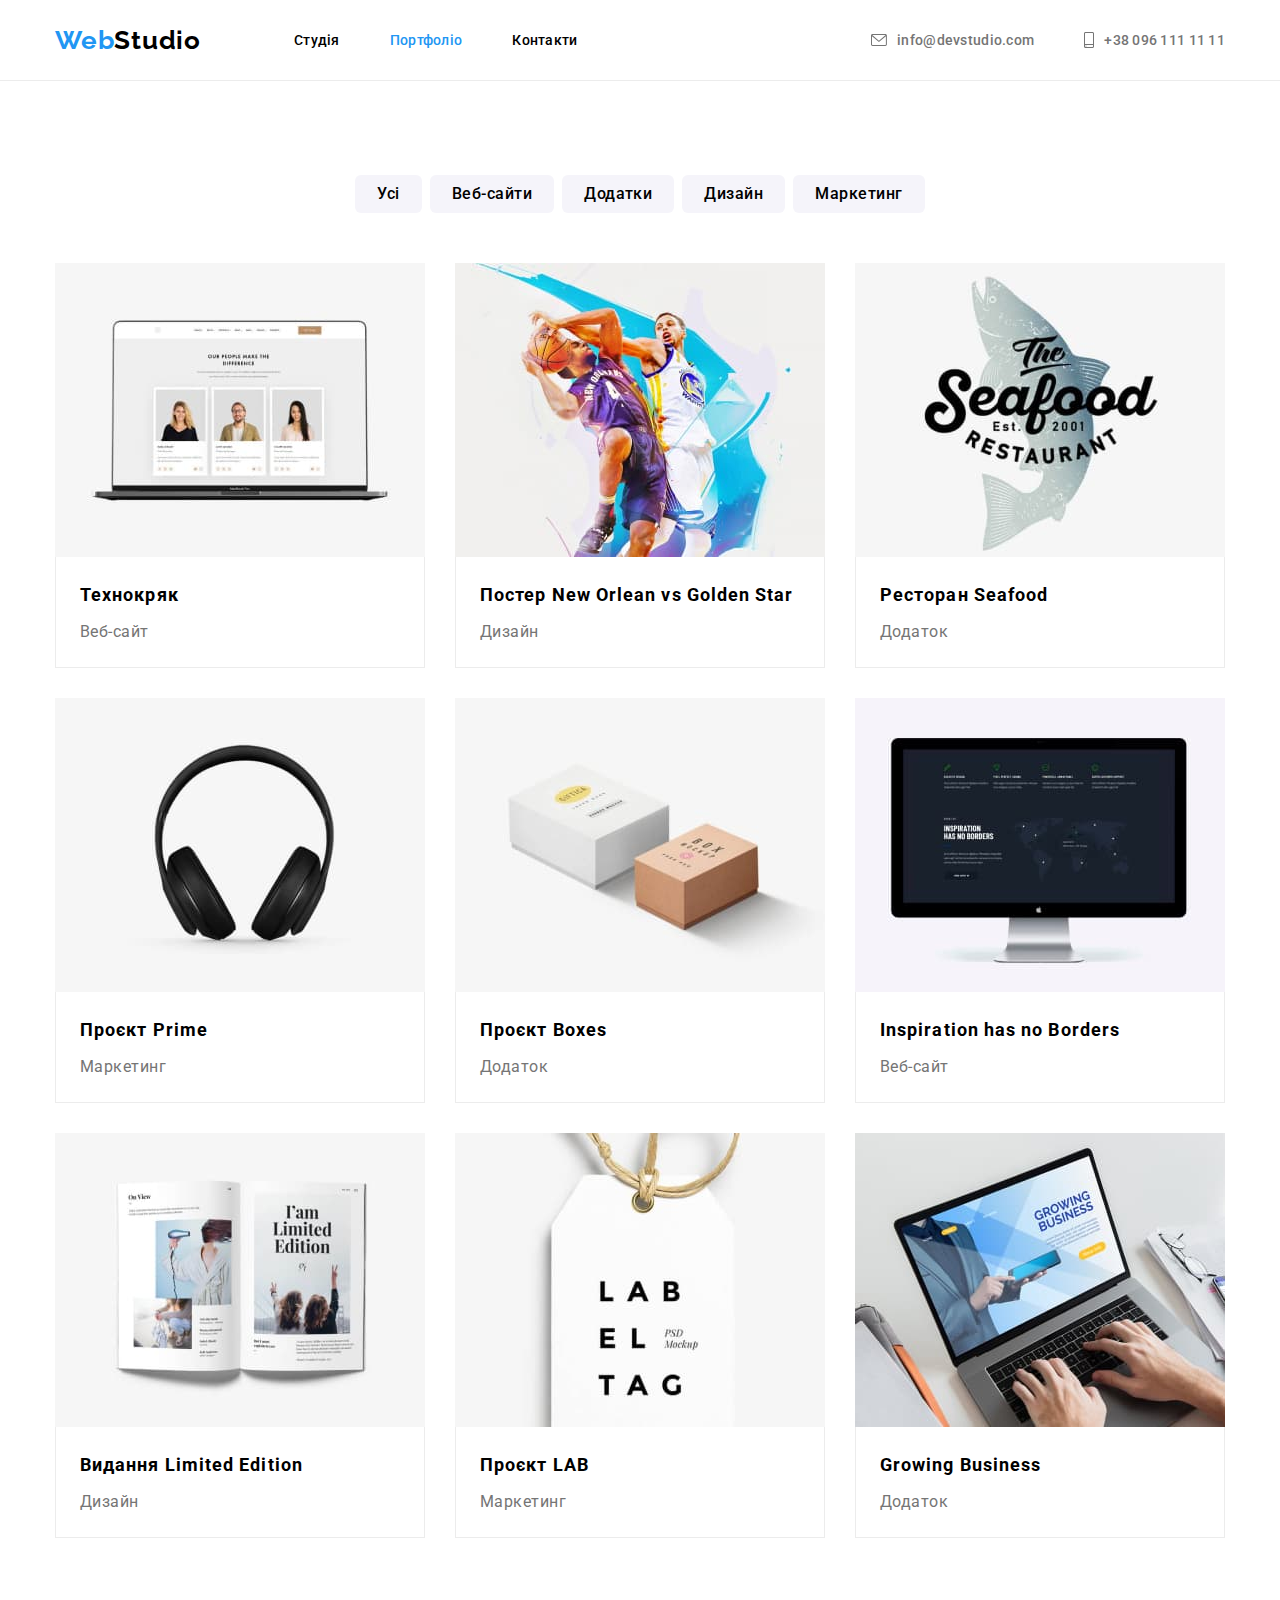
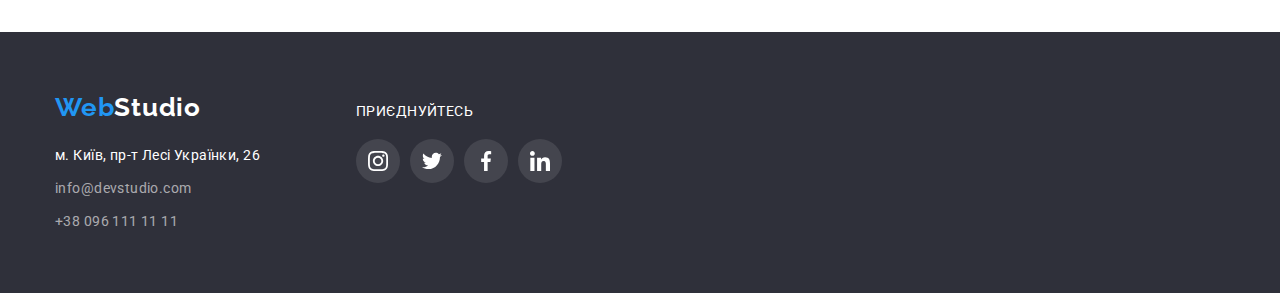
==== portfolio.html @ e53da067 "hw-04" ====
<!DOCTYPE html>
<html lang="uk">
<head>
    <meta charset="UTF-8">
    <meta http-equiv="X-UA-Compatible" content="IE=edge">
    <meta name="viewport" content="width=device-width, initial-scale=1.0">
    <title>Портфолио</title>
    <link rel="preconnect" href="https://fonts.googleapis.com">
    <link rel="preconnect" href="https://fonts.gstatic.com" crossorigin>
    <link href="https://fonts.googleapis.com/css2?family=Raleway:wght@700&family=Roboto:wght@400;500;700;900&display=swap"
        rel="stylesheet">
    <link rel="stylesheet" href="https://cdnjs.cloudflare.com/ajax/libs/modern-normalize/1.1.0/modern-normalize.min.css" />
    <link rel="stylesheet" href="./css/styles.css" />

</head>
<body>
    <header class="header">
        <div class="header-container container">
            <nav class="header-nav">
                <a href="./index.html" class="header-logo link"><span class="first-part">Web</span><span
                        class="last-part-header">Studio</span></a>
                <ul class="nav-list list">
                    <li class="header-nav-item"><a href="./index.html" class="header-nav-link link ">Студія</a></li>
                    <li class="header-nav-item"><a href="./portfolio.html" class="header-nav-link link current">Портфоліо</a></li>
                    <li class="header-nav-item"><a href="" class="header-nav-link link">Контакти</a></li>
                </ul>
            </nav>
    
            <ul class="e-mail-tel list">
                <li class="e-mail-tel-item"><a class="header-mailto-link link" href="mailto:info@devstudio.com"><svg
                            class="nav-icon" width="16" height="12">
                            <use href="./images/icon/symbol-defs.svg#icon-envelope"></use>
                        </svg>info@devstudio.com</a></li>
                <li class="e-mail-tel-item"><a class="headrer-tel-link link" href="tel:+380961111111"><svg class="nav-icon"
                            width="10" height="16">
                            <use href="./images/icon/symbol-defs.svg#icon-smartphone"></use>
                        </svg>+38 096 111 11 11</a>
                </li>
            </ul>
        </div>
    
    </header>
    <main>
        <section class="portfolio">
            <div class="container">
                <h1 class="projects visually-hidden">Наші проєкти</h1>
                <ul class="filters-list list">
                        <li class="filters-list-item"><button class="filter-btn btn" type="button">Усі</button></li>
                        <li class="filters-list-item"><button class="filter-btn btn" type="button">Веб-сайти</button></li>
                        <li class="filters-list-item"><button class="filter-btn btn" type="button">Додатки</button></li>
                        <li class="filters-list-item"><button class="filter-btn btn" type="button">Дизайн</button></li>
                    <li class="filters-list-item"><button class="filter-btn btn" type="button">Маркетинг</button></li>
                </ul>
            
                <ul class="project-list list">
                    <li class="project-flex-element">
                        <img src="./images/projeck1.jpg" alt="Технокряк" width="370" />
                        <div class="flex-dscr">
                            <h2 class="project-title">Технокряк</h2>
                            <p class="project-dscr">Веб-сайт</p>
                        </div>
                    </li>
                    <li class="project-flex-element">
                        <img src="./images/projeck2.jpg" alt="Постер New Orlean vs Golden Star" width="370" />
                            <div class="flex-dscr">
                            <h2 class="project-title">Постер New Orlean vs Golden Star</h2>
                            <p class="project-dscr">Дизайн</p>
                        </div>
                    </li>
                    <li class="project-flex-element">
                        <img src="./images/projeck3.jpg" alt="Ресторан Seafood" width="370" />
                        <div class="flex-dscr">
                            <h2 class="project-title">Ресторан Seafood</h2>
                            <p class="project-dscr">Додаток</p>
                        </div>
                    </li>
                    <li class="project-flex-element">
                        <img src="./images/projeck4.jpg" alt="Проєкт Prime" width="370" />
                        <div class="flex-dscr">
                            <h2 class="project-title">Проєкт Prime</h2>
                            <p class="project-dscr">Маркетинг</p>
                        </div>
                    </li>
                    <li class="project-flex-element">
                        <img src="./images/projeck5.jpg" alt="Проєкт Boxes" width="370" />
                        <div class="flex-dscr">
                            <h2 class="project-title">Проєкт Boxes</h2>
                            <p class="project-dscr">Додаток</p>
                        </div>
                    </li>
                    <li class="project-flex-element">
                        <img src="./images/projeck6.jpg" alt="Inspiration has no Borders" width="370" />
                        <div class="flex-dscr">
                            <h2 class="project-title">Inspiration has no Borders</h2>
                            <p class="project-dscr">Веб-сайт</p>
                        </div>
                    </li>
                    <li class="project-flex-element">
                        <img src="./images/projeck7.jpg" alt="Видання Limited Edition" width="370" />
                        <div class="flex-dscr">
                            <h2 class="project-title">Видання Limited Edition</h2>
                            <p class="project-dscr">Дизайн</p>
                        </div>
                    </li>
                    <li class="project-flex-element">
                        <img src="./images/projeck8.jpg" alt="Проєкт LAB" width="370" />
                        <div class="flex-dscr">
                            <h2 class="project-title">Проєкт LAB</h2>
                            <p class="project-dscr">Маркетинг</p>
                        </div>
                    </li>
                    <li class="project-flex-element">
                        <img src="./images/projeck9.jpg" alt="Growing Business" width="370" />
                        <div class="flex-dscr">
                            <h2 class="project-title">Growing Business</h2>
                            <p class="project-dscr">Додаток</p>
                        </div> 
                    </li>                      
                </ul>
            </div>  
        </section>
    </main>
<footer class="footer-container">
    <div class="footer-group container">
        <div class="nav-container">
            <a href="./index.html" class="footer-logo link"><span class="first-part">Web</span><span
                    class="last-part-footer">Studio</span></a>
            <address class="footer-address">
                <ul class="footer-nav-list list">
                    <li class="footer-nav-item"><a class="maps link" href="https://goo.gl/maps/CPtrU1FHBa2aNyZL9"
                            target="_blank" rel="noopener noreferrer nofollow">м. Київ, пр-т Лесі Українки, 26</a></li>
                    <li class="footer-nav-item"><a class="footer-mailto-link link"
                            href="mailto:info@devstudio.com">info@devstudio.com</a></li>
                    <li class="footer-nav-item"><a class="footer-tel-link link" href="tel:+380961111111">+38 096 111 11
                            11</a></li>
                </ul>
            </address>

        </div>


        <div class="social-footer">
            <p class="social-footer-descr">ПРИЄДНУЙТЕСЬ</p>
            <ul class="social-footer-list list">
                <li class="social-footer-element"><a class="social-footer-link link" href=""><svg class="social-icon"
                            width="20" height="20">
                            <use href="./images/icon/symbol-defs.svg#icon-instagram"></use>
                        </svg></a></li>
                <li class="social-footer-element"><a class="social-footer-link link" href=""><svg class="social-icon"
                            width="20" height="20">
                            <use href="./images/icon/symbol-defs.svg#icon-twitter"></use>
                        </svg></a></li>
                <li class="social-footer-element"><a class="social-footer-link link" href=""><svg class="social-icon"
                            width="20" height="20">
                            <use href="./images/icon/symbol-defs.svg#icon-facebook"></use>
                        </svg></a></li>
                <li class="social-footer-element"><a class="social-footer-link link" href=""><svg class="social-icon"
                            width="20" height="20">
                            <use href="./images/icon/symbol-defs.svg#icon-linkedin"></use>
                        </svg></a></li>

            </ul>
        </div>
    </div>




</footer>
</body>
</html>
---- css/styles.css ----
/* GENERALE STYLES */

:root {
    ---primary-text-color: rgba(33, 33, 33, 1)1;
    ---title-text-color: rgba(117, 117, 117, 1);
    ---accent-color: rgba(33, 150, 243, 1);
    ---primary-white-color: rgba(255, 255, 255, 1);
    ---first-logo-color: rgba(33, 150, 243, 1);
    ---last-logo-color: rgba(0, 0, 0, 1);
    ---bgd-color: rgba(47, 48, 58, 1);
    ---footer-nav-color: rgba(255, 255, 255, 0.6);
    ---btn-active-color: rgba(24, 140, 232, 1);
    ---btn-hover-focus: rgba(33, 150, 243, 1);
    ---btn-bgd: rgba(245, 244, 250, 1);
    ---border-color: rgba(236, 236, 236, 1)
}

body {
    font-family: 'Roboto', sans-serif;
    background-color: var(---primary-white-color);
    color: var(---primary-text-color);
}

/* reset  */

h1,
h2,
h3,
h4,
h5,
h6,
p {
    margin: 0;
}

ul {
    margin: 0;
    padding: 0;
    list-style: none;
}

img {
    display: block;
    max-width: 100%;
    height: auto;
}

a {
    text-decoration: none;
}

.list {
    list-style: none;
    margin: 0;
    padding: 0;
}

.link {
    text-decoration: none;
    color: currentColor;
}


.link:hover,
.link:focus {
    color: var(---accent-color)
}

.visually-hidden {
    position: absolute;
    width: 1px;
    height: 1px;
    margin: -1px;
    border: 0;
    padding: 0;

    white-space: nowrap;
    clip-path: inset(100%);
    clip: rect(0 0 0 0);
    overflow: hidden;
}

.container {
    margin-left: auto;
    margin-right: auto;
    width: 1200px;
    padding-left: 15px;
    padding-right: 15px;
    /* outline: 2px solid green; */

}

/* header */

.header {
    border-bottom: 1px solid var(---border-color);

}

.header-container {
    display: flex;
    align-items: center;

}

.header-nav {
    display: flex;
    align-items: center;
    /* justify-content: flex-start; */
}

.header-logo {
    padding: 24px 0;
    margin-right: 93px;
}

.nav-list {
    display: flex;
    color: var(---primary-text-color);

}

.nav-list .link {
    padding: 32px 0;
}

.header-nav-item {
    /* background-color: tomato; */
    margin-right: 50px;
}

.header-nav-item:last-child {
    margin-right: 0;
}

.header-nav .link {
    display: block;
    font-weight: 500;
    font-size: 14px;
    line-height: calc(16 / 14);
    letter-spacing: 0.02em;



}

.nav-list .link.current {
    color: var(---accent-color);
}

.first-part {
    font-family: 'Raleway';
    font-weight: 700;
    font-size: 26px;
    line-height: calc(31 / 26);
    letter-spacing: 0.03em;
    color: var(---first-logo-color);
}

.last-part-header {
    font-family: 'Raleway';
    font-weight: 700;
    font-size: 26px;
    line-height: calc(31 / 26);
    letter-spacing: 0.03em;
    color: var(---last-logo-color);
}

.e-mail-tel {
    display: flex;
    justify-content: flex-end;
    margin-left: auto;
}

.e-mail-tel-item+.e-mail-tel-item {
    margin-left: 50px;
}

.e-mail-tel .link {
    /* display: block; */
    align-items: center;
    padding: 32px 0;
    font-weight: 500;
    font-size: 14px;
    line-height: calc(16 / 14);
    letter-spacing: 0.02em;
    color: var(---title-text-color);

}

.e-mail-tel .link:focus,
.e-mail-tel .link:hover {
    color: var(---accent-color);
}

.nav-icon {
    justify-content: center;
    align-items: center;
    fill: currentColor;
}

.headrer-tel-link:hover,
.headrer-tel-link:focus {
    fill: var(---accent-color);
}

.headrer-tel-link, .header-mailto-link {
    display: flex;
    justify-content: center;
    align-items: center;
    gap: 10px;
    
}


/* MAIN */

.hero {
    background-color: var(---bgd-color);
    max-width: 1600px;
    height: 600px;
    margin-left: auto;
    margin-right: auto;
    padding: 200px 0;
    align-items: center;
    text-align: center;
    background-image:
        linear-gradient(to right,
            rgba(47, 48, 58, 0.4),
            rgba(47, 48, 58, 0.4)),
        url(../images/img-hero.jpg);
    background-position: center;
    background-repeat: no-repeat;
    background-size: cover;

}

.hero-title {
    color: var(---primary-white-color);
    font-weight: 900;
    font-size: 44px;
    line-height: calc(60 / 44);
    letter-spacing: 0.06em;
    text-transform: uppercase;
    max-width: 696px;
    margin-bottom: 30px;
    margin-top: 0;
    margin-left: auto;
    margin-right: auto;
}

.btn {
    display: inline-block;
    border: none;
}

.hero-btn {
    font-family: 'Roboto', sans-serif;
    color: var(---primary-white-color);
    background: var(---btn-hover-focus);
    font-weight: 700;
    font-size: 16px;
    line-height: calc(30 / 16);
    align-items: center;
    letter-spacing: 0.06em;
    cursor: pointer;
    padding: 10px 32px;
    min-width: 216px;
    min-height: 50px;
    border-radius: 4px;
    text-decoration: none;

}

.hero-btn:hover,
.hero-btn:focus {
    color: var(---primary-white-color);
    background: var(---btn-active-color);
}

.filter-btn {

    font-family: 'Roboto', sans-serif;
    color: var(---primary-text-color);
    background: var(---btn-bgd);
    font-weight: 500;
    font-size: 16px;
    line-height: calc(26 / 16);
    text-align: center;
    letter-spacing: 0.03em;
    cursor: pointer;
    align-items: center;
    padding: 6px 22px;
    border-radius: 6px;
    text-decoration: none;

}



.filter-btn:hover,
.filter-btn:focus {
    color: var(---primary-white-color);
    background: var(---btn-hover-focus);
    box-shadow: 0px 3px 1px rgba(0, 0, 0, 0.1),
        0px 1px 2px rgba(0, 0, 0, 0.08),
        0px 2px 2px rgba(0, 0, 0, 0.12);
}

.features {
    padding-top: 94px;
    padding-bottom: 0;
}

.features-list {
    display: flex;
    /* align-items: flex-start; */
    justify-content: space-between;


}

.features-list-item+.features-list-item {
    margin-left: 30px;
}

.features-fact {
    font-weight: 700;
    font-size: 14px;
    line-height: calc(16 / 14);
    letter-spacing: 0.03em;
    text-transform: uppercase;
    color: var(---primary-text-color);
    margin-top: auto;
    margin-bottom: 10px;
    margin-left: auto;
    margin-right: auto;
    /* padding-top: 94px; */
}

.features-fact-descr {
    font-size: 14px;
    line-height: calc(24 / 14);
    letter-spacing: 0.03em;
    color: var(---title-text-color);
    width: 270px;
    margin-bottom: 0;
    margin-top: 0;
    padding-bottom: 0;

}

.box-facts {
    font-weight: 700;
    font-size: 36px;
    line-height: calc(42 / 36);
    text-align: center;
    letter-spacing: 0.03em;
    color: var(---primary-text-color);
    margin-top: 0;
    margin-bottom: 50px;
    padding-top: 0;
    padding-bottom: 0;
}

.box-list {
    display: flex;
    flex-basis: calc((100% - 30px * 2) / 3);
    gap: 30px;

}

.team {
    background-color: var(---btn-bgd);
    /* padding-top: 94px; */
    padding-bottom: 94px;

}

.team-title {
    font-weight: 700;
    font-size: 36px;
    line-height: calc(42 / 36);
    text-align: center;
    letter-spacing: 0.03em;
    color: var(---primary-text-color);
    padding-bottom: 0;
    margin-top: 0;
    margin-bottom: 50px;
    /* padding-top: 94px; */

}

.team-list {
    display: flex;
    align-items: center;
    justify-content: space-between;
}

.team-card {
    font-weight: 500;
    font-size: 16px;
    line-height: calc(19 / 16);
    text-align: center;
    letter-spacing: 0.03em;
    color: var(---primary-text-color);
    margin-top: 30px;
    margin-bottom: 10px;
}

.team-card-descr {
    font-size: 16px;
    line-height: calc(19 / 16);
    text-align: center;
    letter-spacing: 0.03em;
    color: var(---title-text-color);
    margin-top: 0;
    margin-bottom: 0;
}

.filters-list {
    display: flex;
    align-items: center;
    text-align: center;
    justify-content: center;
}

.filters-list-item+.filters-list-item {
    margin-left: 8px;
}

.project-title {
    font-weight: 700;
    font-size: 18px;
    line-height: calc(36 / 18);
    letter-spacing: 0.06em;
    color: var(---primary-text-color);
    margin-top: 0;
    margin-bottom: 4px;

}

.project-dscr {
    font-size: 16px;
    line-height: calc(30 / 16);
    letter-spacing: 0.03em;
    color: var(---title-text-color);
    margin-top: 0;
    margin-bottom: 0;
}

.features-list-item {
    width: 270px;


}

/*FOOTER*/
footer {
    background-color: var(---bgd-color);

}

.footer-container {
    margin-top: auto;
    margin-bottom: auto;
    padding: 60px 0;


}

.first-part {

    font-family: 'Raleway';
    font-weight: 700;
    font-size: 26px;
    line-height: calc(31 / 26);
    letter-spacing: 0.03em;
    color: var(---first-logo-color);

}

.last-part-footer {
    font-family: 'Raleway';
    font-weight: 700;
    font-size: 26px;
    line-height: calc(31 / 26);
    letter-spacing: 0.03em;
    color: var(---primary-white-color);
}

.footer-logo {
    padding-top: 0;
    padding-bottom: 0;
    margin-top: 0;
    margin-bottom: 20px;
}

.footer-nav-item {
    margin-bottom: 0;
    margin-top: 0;
    ;
}

.footer-nav-list {
    font-family: 'Roboto';
    font-style: normal;
    font-size: 14px;
    line-height: calc(24 / 14);
    letter-spacing: 0.03em;
    flex-direction: column;
    /* padding-top: 0;
    padding-bottom: 0; */
    padding: 0;

}

.footer-nav-item+.footer-nav-item {
    margin-top: 9px;
}

.maps {
    color: var(---primary-white-color)
}

.footer-mailto-link,
.footer-tel-link {
    color: var(---footer-nav-color);

}

section {
    padding: 94px 0;
    /* outline: 2px solid tomato; */

}

.footer-container .link {
    display: flex;
    margin-right: 0;
    padding-right: 0;
}

.project-list {
    display: flex;
    flex-wrap: wrap;
    margin-top: 50px;

}

.project-flex-element {
    width: calc((100% - 60px) / 3);
    margin-right: 30px;
    margin-bottom: 30px;

}
.project-flex-element:hover,
.project-flex-element:focus {
    box-shadow: 0px 1px 1px rgba(0, 0, 0, 0.12),
        0px 4px 4px rgba(0, 0, 0, 0.06),
        1px 4px 6px rgba(0, 0, 0, 0.16);
}

.project-flex-element:nth-child(3n) {
    margin-right: 0;
}

.project-flex-element:nth-last-child(-n + 3) {
    margin-bottom: 0;
}

.flex-dscr {
    padding: 20px 24px;
    border-left: 1px solid var(---border-color);
    border-right: 1px solid var(---border-color);
    border-bottom: 1px solid var(---border-color);
    /* outline: 1px solid var(---border-color); */
}

/* .portfolio-container {
    display: flex;
    padding-top: 0;
    padding-bottom: 0;
    margin-left: auto;
    margin-right: auto;
    align-items: center;
    text-align: center;
    justify-content:center;

} */

.features-flex-container {
    display: flex;
    flex-wrap: wrap;
    padding-top: 0;

}

.icon-container {
    width: 270px;
    margin-bottom: 30px;
    background-color: rgba(245, 244, 250, 1);
    border-radius: 4px;

}

.features-icon {
    display: flex;
    align-items: center;
    justify-content: center;
    padding: 25px 100px;
    fill: currentColor;
}

.features-list-item:nth-child(4n) {
    margin-right: 0;
}

.team-flex-element {
    width: calc((100% - 90px) / 4);
    margin-right: 30px;
    
}

.team-flex-element+.team-flex-element {
    margin-right: 30px;
}

.team-flex-element:nth-child(4n) {
    margin-right: 0;
}


.team-flex-dscr {
    
    padding-bottom: 30px;
    background-color: var(---primary-white-color);
    box-shadow: 0px 1px 3px rgba(0, 0, 0, 0.12), 0px 1px 1px rgba(0, 0, 0, 0.14), 0px 2px 1px rgba(0, 0, 0, 0.2);
    border-radius: 0px 0px 4px 4px;

}

.clients {
    padding-top: 94px;
    padding-bottom: 94px;
}

.clients-title {

    font-weight: 700;
    font-size: 36px;
    line-height: calc(42 / 36);
    text-align: center;
    letter-spacing: 0.03em;
    color: var(---primary-text-color);
    padding-bottom: 0;
    margin-top: 0;
    margin-bottom: 50px;

}

.clients-list {
    padding: auto;
    display: flex;
    justify-content: center;
    margin-bottom: 94px;

}

.clients-icon {
display: flex;
align-items: center;
justify-content: center;
}
.clients-flex-element {
width: calc((100% - 150px) / 6);
margin-right: 30px;

}
.clients-flex-element+.clients-flex-element {
margin-right: 30px;
}

.clients-flex-element:nth-child(6n) {
margin-right: 0;
}

.client-link {
display: block;
width: 170px;
height: 92px;
display: flex;
align-items: center;
justify-content: center;
fill: currentColor;
color: rgba(175, 177, 184, 1);
border: 1px solid #AFB1B8;
border-radius: 4px;
padding: 16px 32px;

}

.client-link:hover,
.client-link:focus {
color: rgba(33, 150, 243, 1);
border-color: rgba(33, 150, 243, 1);
}

.social-link {
    display: flex;
    justify-content: center;
    align-items: center;

    width: 44px;
    height: 44px;
    background-color: #fff;
    fill: currentColor;
    color: rgba(175, 177, 184, 1);
    border-radius: 50%;
    gap: 10px;
}

.social-link:hover,
.social-link:focus {
    color: #fff;
    background-color: var(---accent-color)
}

.social-team-list {
    display: flex;
    justify-content: center;
        align-items: center;
        margin-top: 16px;
    flex-basis: calc((100% - 10px * 3) / 4);
        gap: 10px;
}


/* .cosial-icon {
    display: flex;
    align-items: center;
    justify-content: center;
   
} */

.social-footer {
    display: block;
    width: 206px;
    align-items: baseline;
    flex-wrap: wrap;
    margin-left: 70px;
}
.nav-container {
    display: block;
        width: 231px;
        align-items: baseline;
        flex-wrap: wrap;
}
.social-footer-list {
    display: flex;
    align-items: center;
    justify-content: center;
   
        margin-top: 16px;
        flex-basis: calc((100% - 10px * 3) / 4);
        gap: 10px;
    }

.social-footer-link {
    display: flex;
    justify-content: center;
    align-items: center;

    width: 44px;
    height: 44px;
    background-color: rgba(255, 255, 255, 0.1);
    fill: currentColor;
    color: var(---primary-white-color);
    border-radius: 50%;
    gap: 10px;
}
.social-footer-link:hover,
.social-footer-link:focus {
    color: var(---primary-white-color);
    background-color: var(---accent-color)
}

.social-footer-list {
    display: flex;
    justify-content: center;
    align-items: center;
    margin-top: 16px;
    flex-basis: calc((100% - 10px * 3) / 4);
    gap: 10px;
}
.cosial-icon {
    display: flex;
    align-items: center;
    justify-content: center;
   
}

.social-footer-descr {
    font-size: 14px;
    line-height: calc(24 / 14);
    letter-spacing: 0.03em;
    color: var(---primary-white-color);
    width: 116px;
    margin-bottom: 0;
    margin-top: 0;
    padding-bottom: 0;
}

.footer-group {

    display: flex;
   
   align-items: baseline;

}
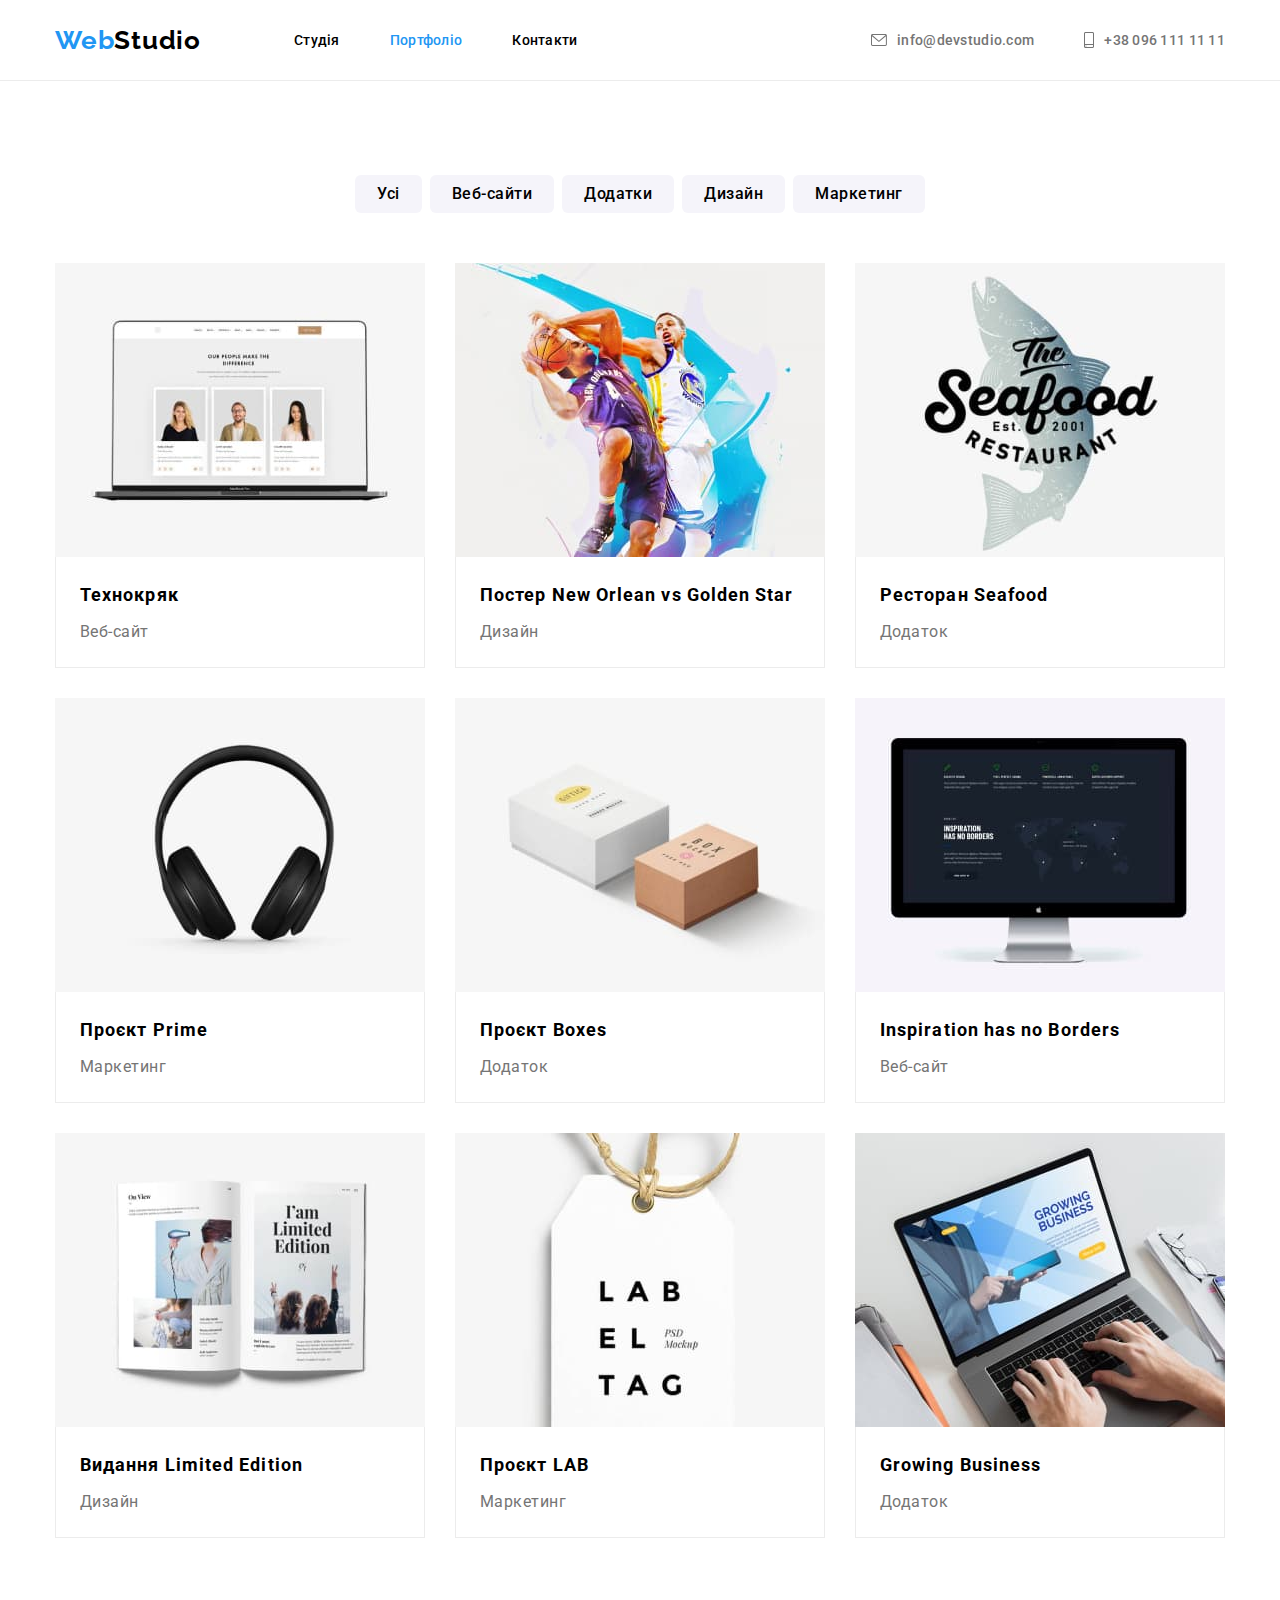
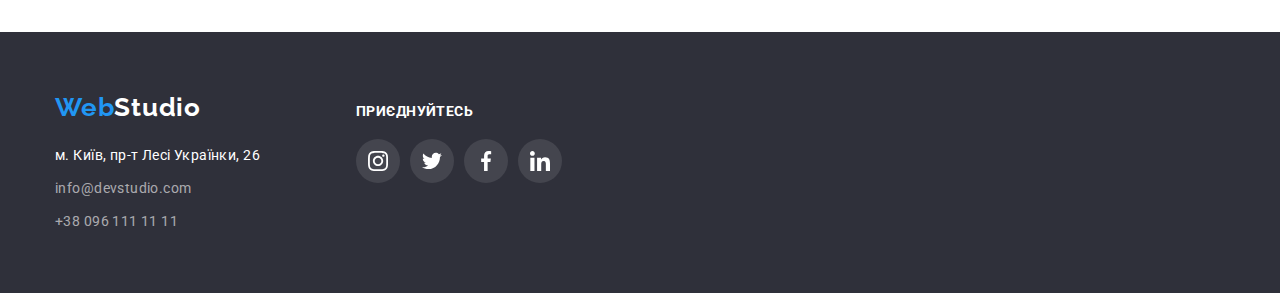
==== commit fb2007f1: "error correction" ====
--- a/portfolio.html
+++ b/portfolio.html
@@ -140,7 +140,7 @@
 
 
         <div class="social-footer">
-            <p class="social-footer-descr">ПРИЄДНУЙТЕСЬ</p>
+            <p class="social-footer-descr">приєднуйтесь</p>
             <ul class="social-footer-list list">
                 <li class="social-footer-element"><a class="social-footer-link link" href=""><svg class="social-icon"
                             width="20" height="20">
--- a/css/styles.css
+++ b/css/styles.css
@@ -179,7 +179,7 @@
 }
 
 .e-mail-tel .link {
-    /* display: block; */
+    
     align-items: center;
     padding: 32px 0;
     font-weight: 500;
@@ -208,8 +208,6 @@
 
 .headrer-tel-link, .header-mailto-link {
     display: flex;
-    justify-content: center;
-    align-items: center;
     gap: 10px;
     
 }
@@ -662,10 +660,10 @@
 }
 
 .clients-list {
-    padding: auto;
-    display: flex;
-    justify-content: center;
-    margin-bottom: 94px;
+    
+    display: flex;
+    justify-content: center;
+    
 
 }
 
@@ -807,10 +805,13 @@
     line-height: calc(24 / 14);
     letter-spacing: 0.03em;
     color: var(---primary-white-color);
-    width: 116px;
+    font-weight: 700;
+    text-transform: uppercase;
+    /* width: 116px;
     margin-bottom: 0;
     margin-top: 0;
-    padding-bottom: 0;
+    padding-bottom: 0; */
+    
 }
 
 .footer-group {
